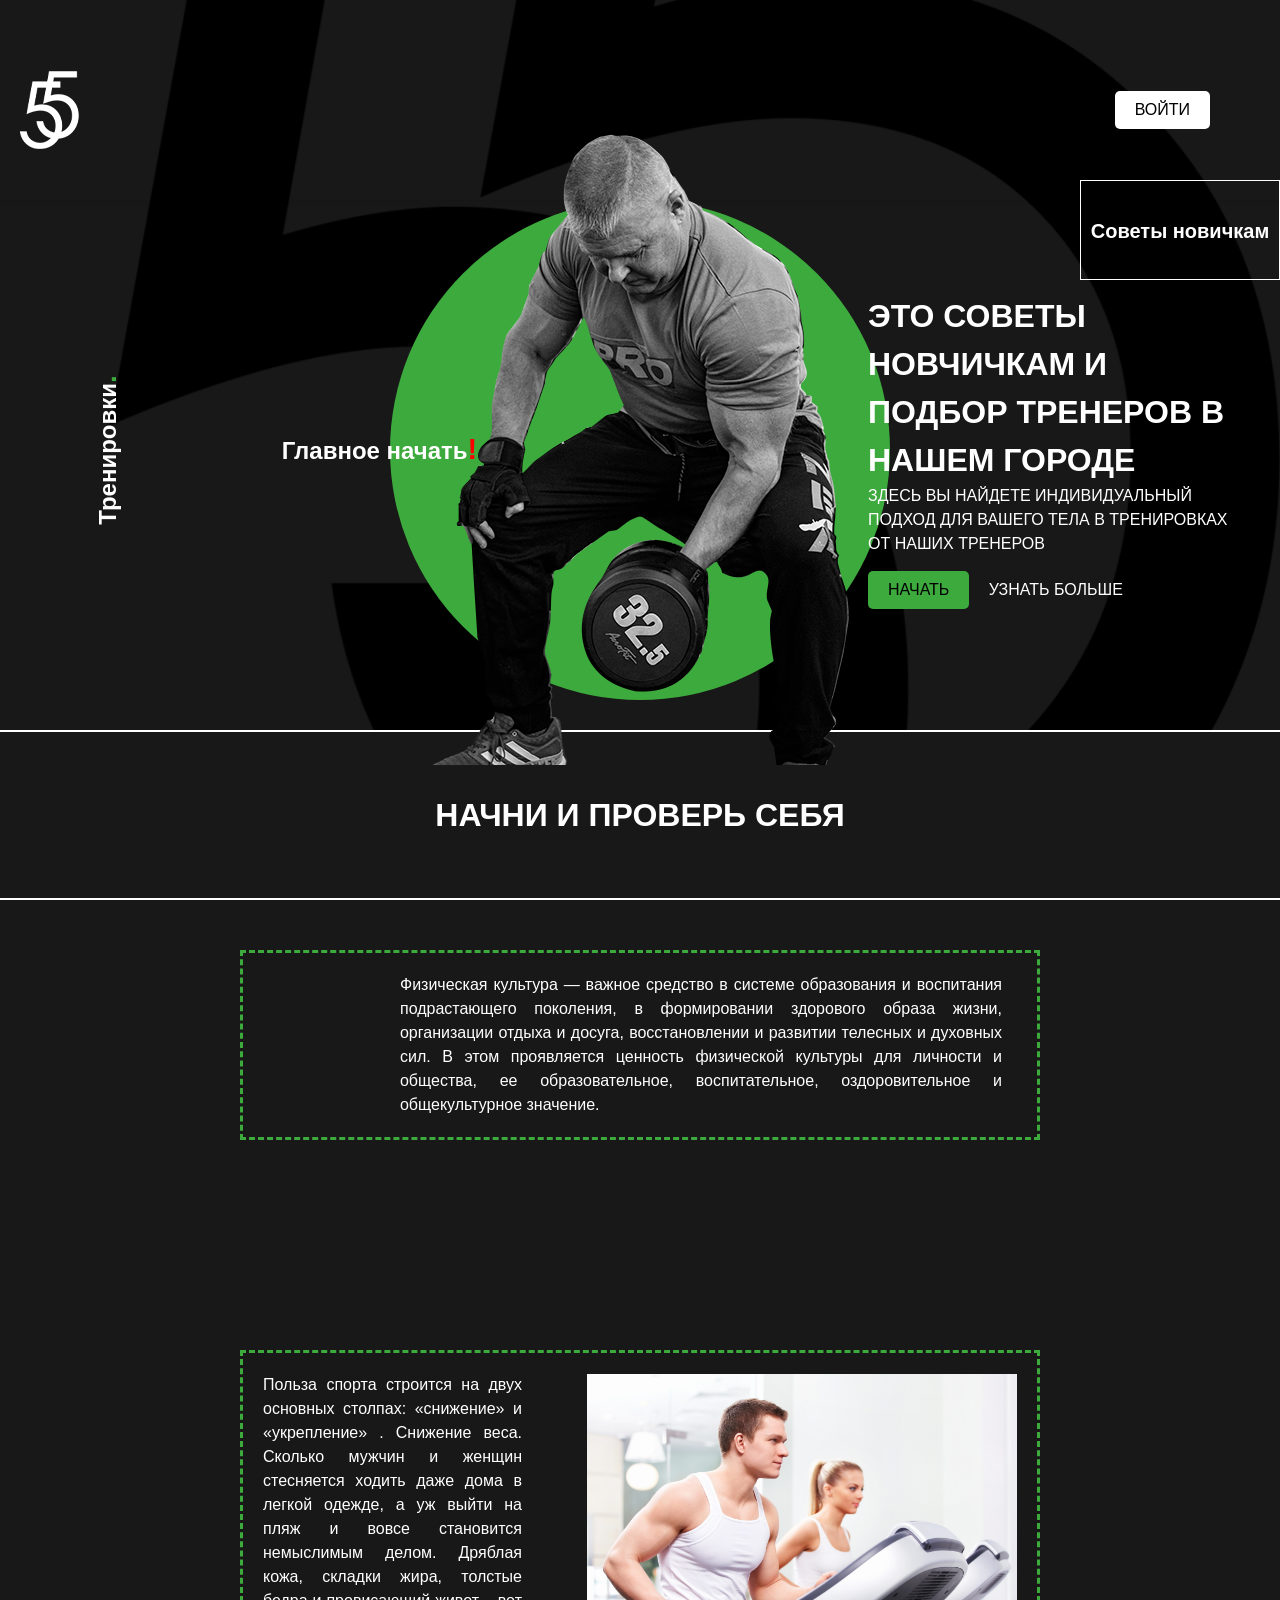
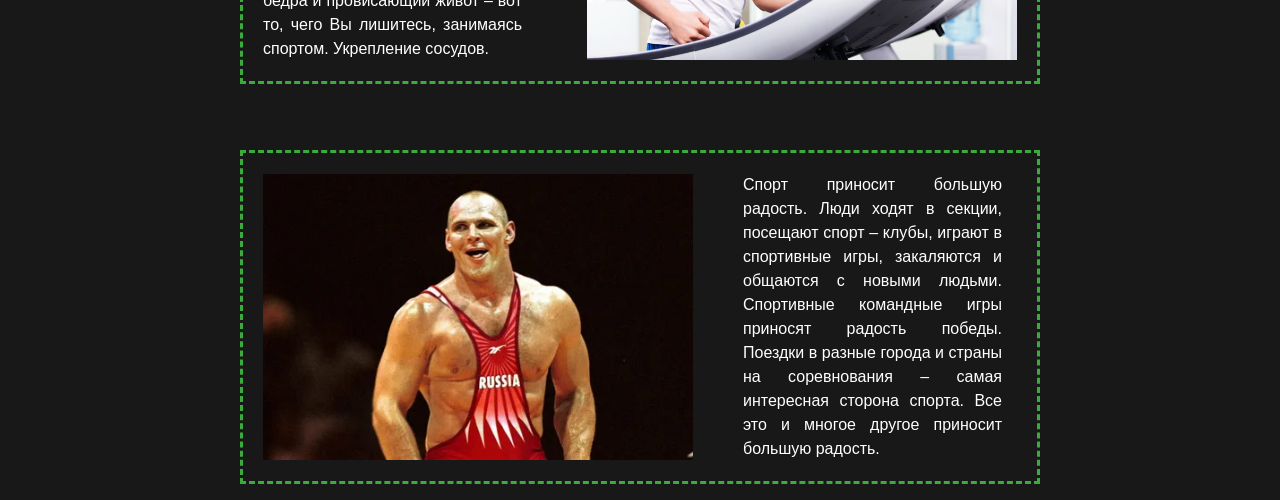
==== index.html @ 60907a28 "first init" ====
<!DOCTYPE html>
<html lang="en">
<head>
  <meta charset="UTF-8">
  <title>Fitness Club Landing Page</title>
  <link rel="stylesheet" href="https://cdnjs.cloudflare.com/ajax/libs/font-awesome/5.15.3/css/all.min.css" />

  <link rel="stylesheet" href="style.css">
</head>
<body>
  <div class="tips-block">Советы новичкам</div>
  
  <div class="container-wrapper">
    <div class="container">

      <header id="menu-header">
        <div class="header-container">
          <div class="logo">
            <!-- <a href="#">Logo</a> -->
            <img src="logo.png" alt="Logo">
          </div>
          <nav class="menu">
            <a href="#" class="menu-item"><b> ДОМОЙ</b></a>
            <a href="#" class="menu-item"><b> ТРЕНЕРЫ</b></a>
            <a href="#" class="menu-item"><b> УПРАЖНЕНИЯ</b></a>
            <a href="#" class="menu-item menu-item1"><b> ВИДЕО</b></a>
          </nav>

          <div class="header-btn">
            <button onclick="showMenu()">ВОЙТИ</button>
          </div>
        </div>
      </header>

      <main>
        <div class="bg">
          <div class="circle"></div>
          <div class="hero-section">
            
            <div class="hero-line">
              
              <div class="first-line">
                <div class="hero-tran">
                  <h2>Тренировки<span class="green-dot">.</span></h2>
                </div>
                <div class="hero-start">
                  <h2> Главное начать<big class="big">!</big></h2>
                </div>
              </div>
              <div class="hero-about">
                <h1>ЭТО СОВЕТЫ НОВЧИЧКАМ И ПОДБОР ТРЕНЕРОВ В НАШЕМ ГОРОДЕ</h1>
                <p>ЗДЕСЬ ВЫ НАЙДЕТЕ ИНДИВИДУАЛЬНЫЙ ПОДХОД ДЛЯ ВАШЕГО ТЕЛА В ТРЕНИРОВКАХ ОТ НАШИХ ТРЕНЕРОВ</p>
                <div class="hero-btn">
                  <button class="btn">НАЧАТЬ</button>
                  <a href="#">УЗНАТЬ БОЛЬШЕ</a>
                </div>
              </div>
            </div>
        </div>
      </main>

      <div class="hero-info">
        <h1>НАЧНИ И ПРОВЕРЬ СЕБЯ</h1>
      </div>

      <div class="content-tran">
        <div class="card">
          <img width="430px" src="https://cdn.obyasnyaem.ru/upload/iblock/be1/1v7mlelkj6xhkk8wc2ehn361lyw27am4/TASS_48998916_red.jpg" alt="">
          <p class="p">Физическая культура — важное средство
             в системе образования и воспитания подрастающего поколения, в формировании здорового образа жизни, организации отдыха и досуга, восстановлении и развитии телесных и духовных сил. В этом проявляется ценность физической культуры для личности и общества, ее образовательное, воспитательное, оздоровительное и общекультурное значение.
          </p>
        </div>
      </div>
      
      <div class="content-tran">
        <div class="card">

          <p class="p">Польза спорта строится на двух основных столпах: «снижение» и «укрепление» .
            Снижение веса. Сколько мужчин и женщин стесняется ходить даже дома в легкой одежде, а уж выйти на пляж и вовсе становится немыслимым делом. Дряблая кожа, складки жира, толстые бедра и провисающий живот – вот то, чего Вы лишитесь, занимаясь спортом.
            Укрепление сосудов.
          </p>
          <img class="imgr" width="430px" src="img/Fitness_Men_Run_Singlet_587582_3072x2048.jpg" alt="">
        </div>
      </div>

      <div class="content-tran">
        <div class="card">
          <img width="430px" src="img/i.jpg" alt="">
          <p class="p">Спорт приносит большую радость. Люди ходят в секции, посещают спорт – клубы, играют в спортивные игры, закаляются и общаются с новыми людьми. Спортивные командные игры приносят радость победы. Поездки в разные города и страны на соревнования – самая интересная сторона спорта. Все это и многое другое приносит большую радость.
          </p>
        </div>
      </div>

    </div>
    
  </div>
  
  <div href="#scroll-to-top" id="scroll-to-top">
    <i class="fas fa-chevron-up"></i>
  </div>

  <script src="app.js"></script>
</body>
</html>
---- style.css ----
@font-face {
  font-family: "Century Gothic";
  font-style: normal;
  font-weight: 400;
  src: local("Century Gothic"),
       url("/fonts/centurygothic.ttf") format("ttf"),
       url("/fonts/centurygothic_bold.ttf") format("ttf"),
}
:root {
  --primary-color: #007bff;
  --secondary-color: #6c757d;
  }
  
* {
  box-sizing: border-box;
  margin: 0;
  padding: 0;
}
html,
body {
  height: 100%;
  background-color: #181818;
  scroll-behavior: smooth;
}

body {
  font-family: 'Century Gothic', sans-serif;
}

body {
  font-family: Arial, sans-serif;
  font-size: 16px;
  line-height: 1.5;
}

.container-wrapper {
  display: flex;
  justify-content: center;
  background-color: #181818;
  height: 100vh; /* Выравнивание контейнера по центру по вертикали на всю высоту страницы */
}

.container {
  width: 1600px;
  position: relative;
}

a {
  text-decoration: none;
  color: inherit;
}

img {
  max-width: 100%;
  height: auto;
}

header {
  box-shadow: 0 0 5px rgba(0, 0, 0, 0.1);
  position: fixed;
  top: 0;
  left: 0;
  right: 0;
  z-index: 1;
  transition: background-color 0.5s ease-in-out;
}

.header-container {
  display: flex;
  align-items: center;
  justify-content: space-between;
  height: 180px;
  padding: 0 20px;
  margin-top: 20px;
}

.header-btn button {
  margin-left: 20px;
}

.hero-section {
  position: relative;
}

.hero-section img {
  width: 100%;
  height: 400px;
  object-fit: cover;
}

.header-container {
  display: flex;
  justify-content: space-between;
  align-items: center;
  padding: 20px;
}

.menu {
  display: flex;
  justify-content: center;
  align-items: center;
}

.menu-item {
  padding: 10px;
  margin-right: 60px;
  text-decoration: none;
  font-size: 18px;
  color: #fff;
  transition: color 0.3s ease;
}

.menu-item {
  position: relative;
  text-decoration: none;
}

.menu-item::after {
  content: "";
  position: absolute;
  left: 0;
  bottom: -1px;
  width: 100%;
  height: 2px;
  background-color: #fff;
  transform: scaleX(0);
  transition: transform 0.3s ease-in-out;
}

.menu-item:hover::after {
  transform: scaleX(1);
}

.header-btn button {
  padding: 10px 20px;
  border-radius: 5px;
  border: none;
  color: #000;
  background-color: #fff;
  font-size: 16px;
  cursor: pointer;
  transition: background-color 0.3s ease;
}

.header-btn button:hover {
  background-color: #3daa3d;
}

.hero-section {
  background-image: url("image.png");
  background-repeat: no-repeat;
  background-position: center;
  background-size: auto;
  height: 100vh;
  display: flex;
  align-items: center;
  justify-content: center;
  background-color: transparent;
}

.bg {
  background-image: url("bg.png");
  background-size: cover;
  background-repeat: no-repeat;
  background-position: left;
  background-color: black;
  width: 100%;
  height: 100vh;
  background-color: #181818;
  z-index: -2;
}

.hero-section {
  height: 100vh;
  display: flex;
  justify-content: center;
  align-items: center;
}

.hero-section img {
  display: block;
  margin: 0 auto;
}

.hero-text-container {
  display: flex;
  justify-content: center;
  align-items: center;
}

.hero-text {
  flex: 1;
  color: #fff;
  padding: 0 50px;
  text-align: center;
}

.logo,
.header-btn,
.menu {
  flex: 1;
}

.header-btn {
  display: flex;
  align-items: end;
  justify-content: flex-end;
}

.circle {
  position: absolute;
  left: 50%;
  top: 50%;
  transform: translate(-50%, -50%);
  width: 500px;
  height: 500px;
  background-color: #3daa3d;
  border-radius: 50%;
  z-index: 0; /* задаем z-index, чтобы круг был на заднем плане */
}

.hero-line {
  width: 95%;
  display: flex;
  justify-content: space-between;
  align-items: center;
}

.first-line {
  display: flex;
  color: #fff;
  align-items: center;
}

.hero-about {
  padding-left: 70px;
  width: 450px;
  color: #fff;
}
.hero-tran {
  /* writing-mode: vertical-lr; */
  /* text-orientation: upright; */
  transform: rotate(-90deg);
  margin-right: 100px;
}

button {
  padding: 10px 20px;
  border-radius: 5px;
  border: none;
  color: #000;
  background-color: #fff;
  font-size: 16px;
  cursor: pointer;
  transition: background-color 0.3s ease;
}

button:hover {
  background-color: #3daa3d;
}

.hero-btn {
  margin-top: 15px;
}

.hero-btn > button {
  background-color: #3daa3d;
  margin-right: 15px;
}

.hero-btn > button:hover {
  background-color: #ffffff;
}

.green-dot {
  font-size: 28px;
  color: #3daa3d;
}

.tips-block {
  position: absolute;
  top: 180px;
  right: 0;
  width: 200px;
  height: 100px;
  border: 1px solid white;
  text-align: center;
  line-height: 100px;
  font-size: 20px;
  font-weight: bold;
  background-color: transparent;
  color: #fff;
  z-index: 1;
}

.tips-block:hover {
  cursor: pointer;
  border: 1px solid #3daa3d;
  transition: border 0.5s ease;
}

.hero-info {
  background-color: #181818;
  width: 100%;
  height: 170px;
  margin-top: -170px;
  display: flex;
  align-items: center;
  justify-content: center;
  border-bottom: #fff 2px solid;
  border-top: #fff 2px solid;
  color: #fff;
  z-index: 100;
}

.content-tran {
  height: 350px;
  color: #fff;
  display: flex;
  flex-direction: column;
  justify-content: space-between;
  align-items: center;
  margin-top: 50px;
  text-align: justify;
}

.card {
  border: #3daa3d 3px dashed;
  width: 800px;
  display: flex;
  align-items: center;
  padding: 20px;
}

.card img {
  margin-right: 50px;
}

.card .imgr {
  margin-right: 0px;
  margin-left: 50px;
}

#scroll-to-top {
  position: fixed;
  bottom: 20px;
  right: 20px;
  width: 50px;
  height: 50px;
  border: none;
  background-color: #3daa3d;
  border-radius: 50%;
  display: none;
}

#scroll-to-top.show {
  display: flex;
  align-items: center;
  justify-content: center;
  box-shadow: 4px 4px 10px 4px rgba(0, 0, 0, 0.1);
}

#scroll-to-top:hover {
  background-color: #fff;
}
.big{
  color: red;
}

/* ! СТИЛИ ДЛЯ МОБИЛОК */
@media only screen and (max-width: 768px) {
  .container ,.menu-item {
      font-size: 14px;
  }
  .menu{
    display:table
  }
.hero-info p{
  size: 10px;
}
.hero-about{
 font-size: small;
}
.tips-block{
  z-index: 1;
}
.menu-item{
  display: grid;
  grid-template-columns: 1px;
}

.menu-header{
 width: 150px;
}
.p{
  width: 220px;
  margin-left: 26px;
}
.show {
  display: flex;
}
.menu-item1{
  margin-left: 45px;
}
}


.p{
  margin-right: 15px;
}
.header-btn{
  margin-right: 50px;
}
.p1{
  margin: auto;
}
.logo{
  size: 10px;
  display: block;
  flex-wrap: wrap;

}

.btn{
  size: 14px;
}
  .logo {
      display: flex;
  }


  .menu {
    display: none;
  }

  .show {
    display: flex;
  }
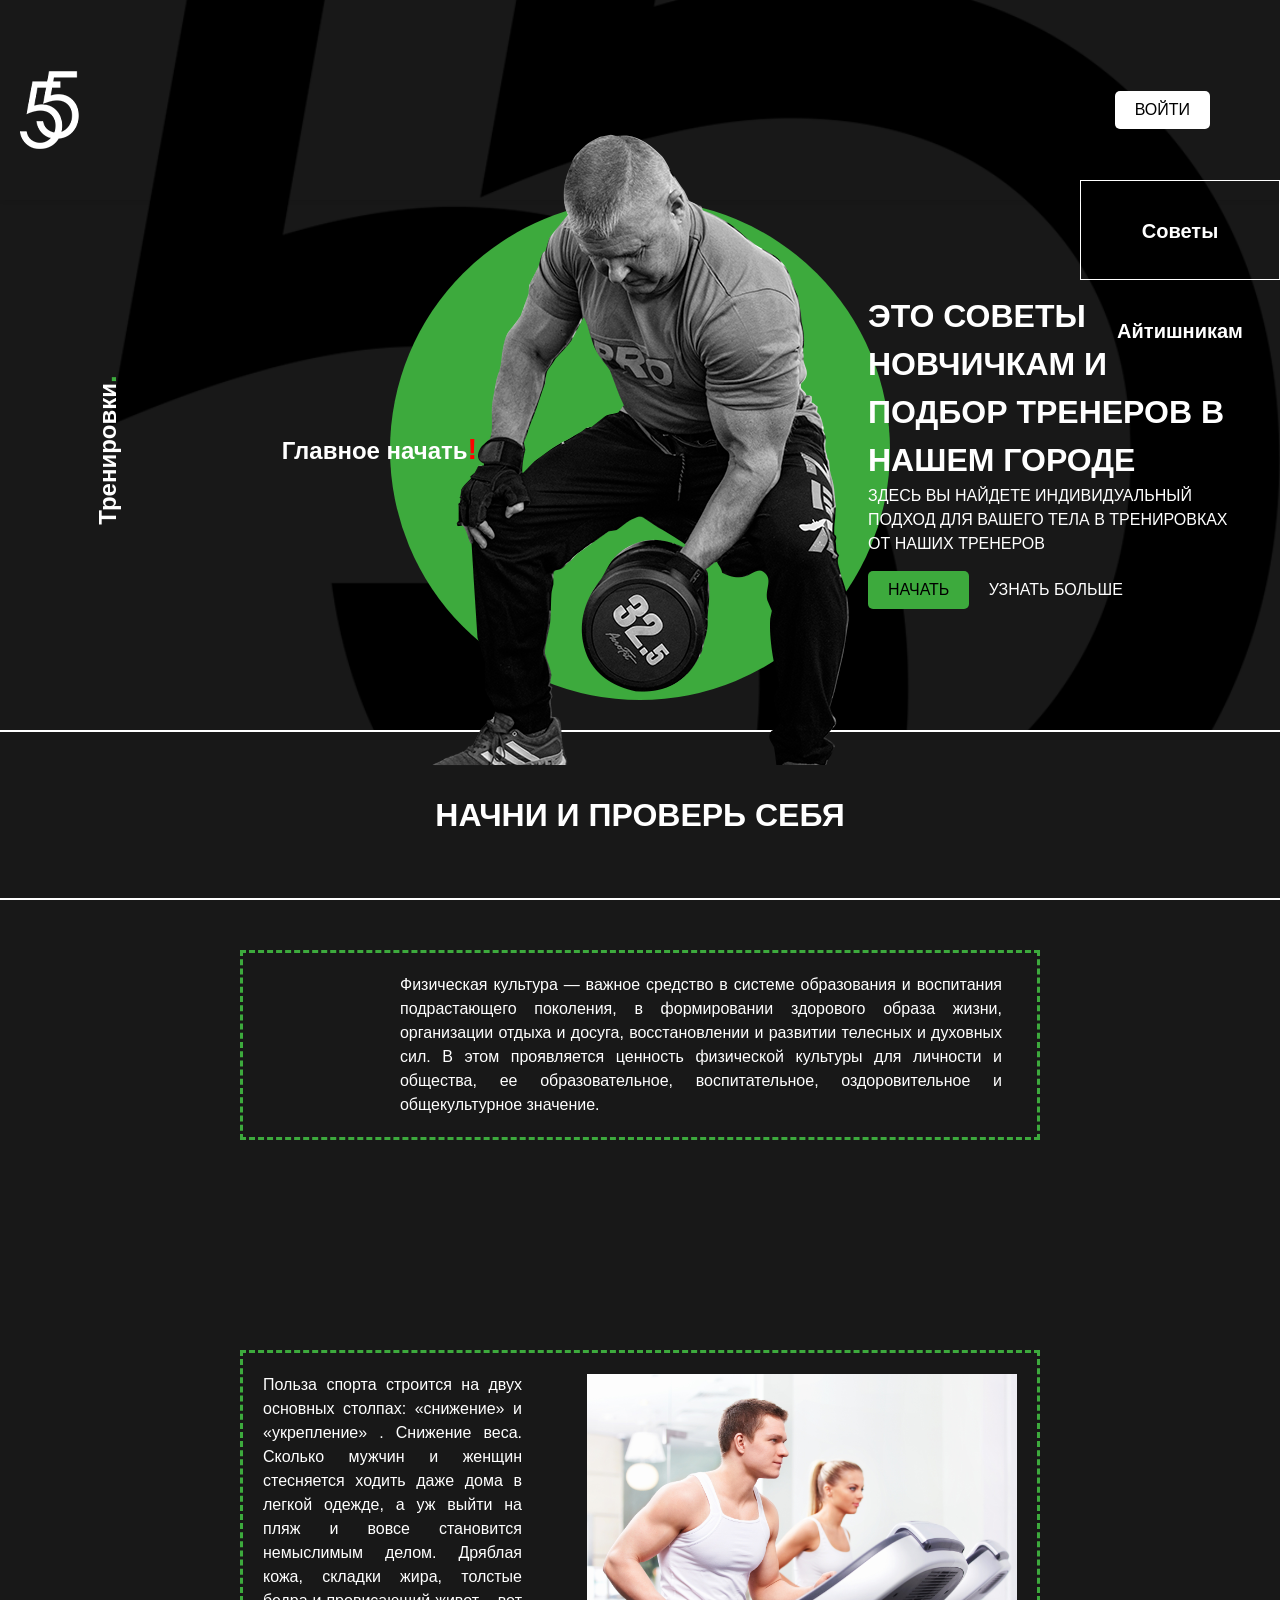
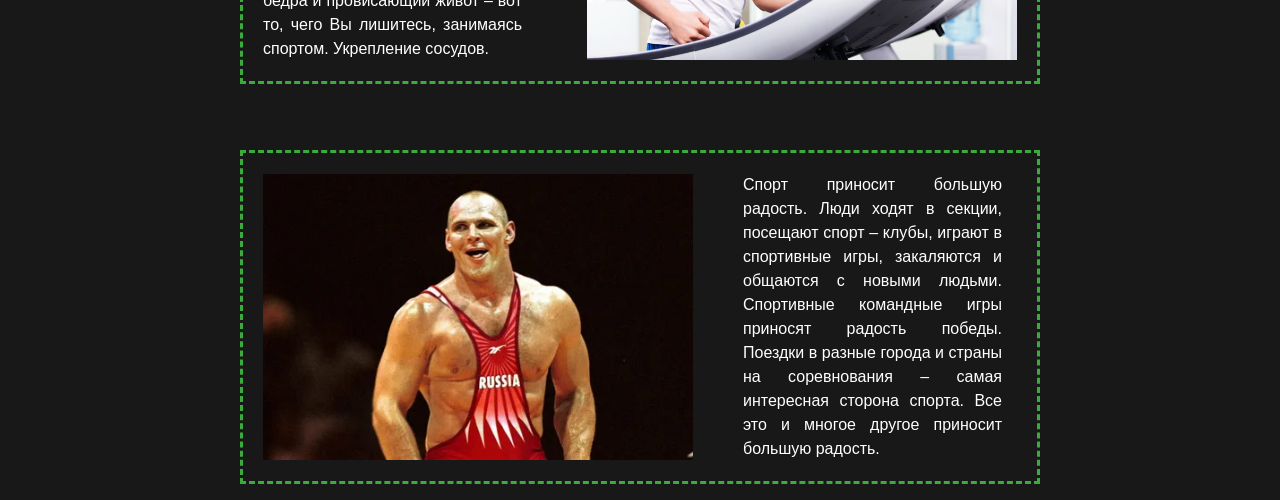
==== commit 09c6bd5f: "Update index.html" ====
--- a/index.html
+++ b/index.html
@@ -2,13 +2,13 @@
 <html lang="en">
 <head>
   <meta charset="UTF-8">
-  <title>Fitness Club Landing Page</title>
+  <title>IT-Kvantum Landing Page</title>
   <link rel="stylesheet" href="https://cdnjs.cloudflare.com/ajax/libs/font-awesome/5.15.3/css/all.min.css" />
 
   <link rel="stylesheet" href="style.css">
 </head>
 <body>
-  <div class="tips-block">Советы новичкам</div>
+  <div class="tips-block">Советы Айтишникам</div>
   
   <div class="container-wrapper">
     <div class="container">
@@ -21,8 +21,8 @@
           </div>
           <nav class="menu">
             <a href="#" class="menu-item"><b> ДОМОЙ</b></a>
-            <a href="#" class="menu-item"><b> ТРЕНЕРЫ</b></a>
-            <a href="#" class="menu-item"><b> УПРАЖНЕНИЯ</b></a>
+            <a href="#" class="menu-item"><b> УЧИТЕЛЯ</b></a>
+            <a href="#" class="menu-item"><b>КВАНТУМЫ</b></a>
             <a href="#" class="menu-item menu-item1"><b> ВИДЕО</b></a>
           </nav>
 
--- a/style.css
+++ b/style.css
@@ -6,10 +6,7 @@
        url("/fonts/centurygothic.ttf") format("ttf"),
        url("/fonts/centurygothic_bold.ttf") format("ttf"),
 }
-:root {
-  --primary-color: #007bff;
-  --secondary-color: #6c757d;
-  }
+
   
 * {
   box-sizing: border-box;
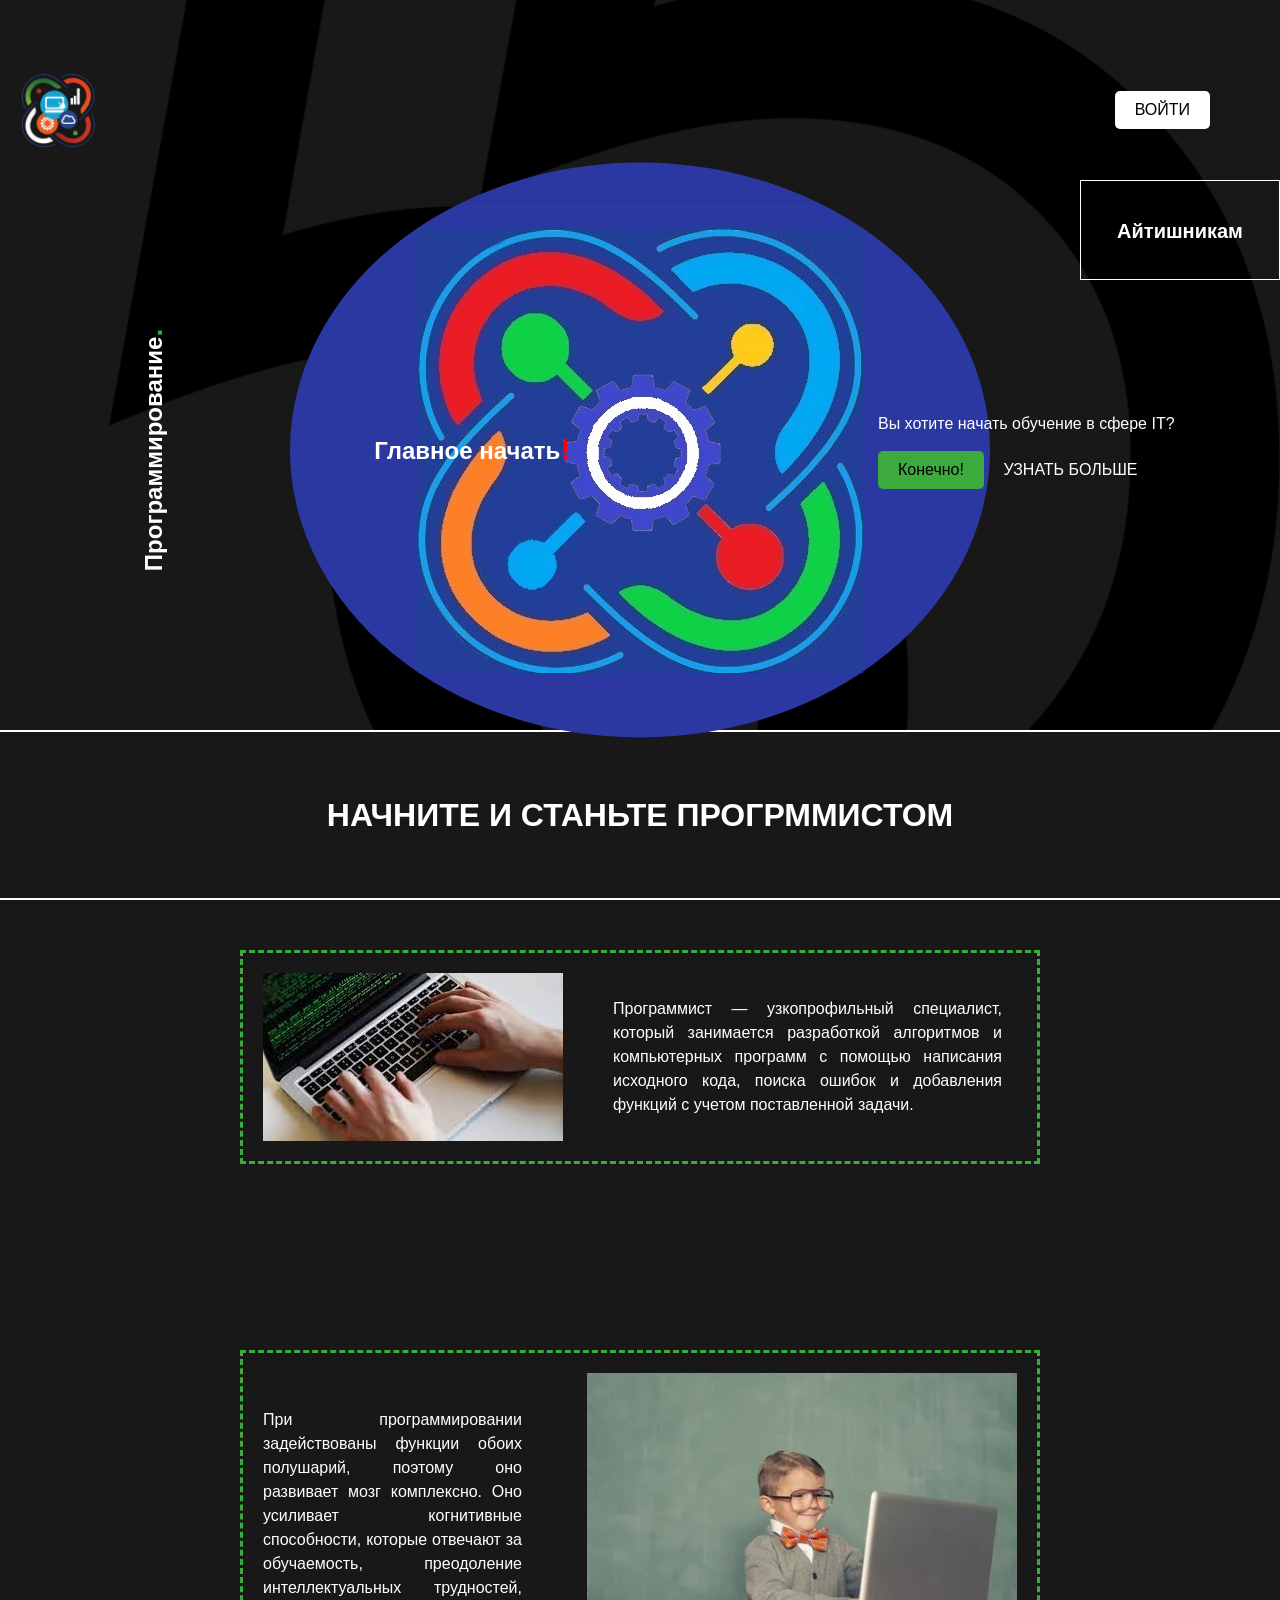
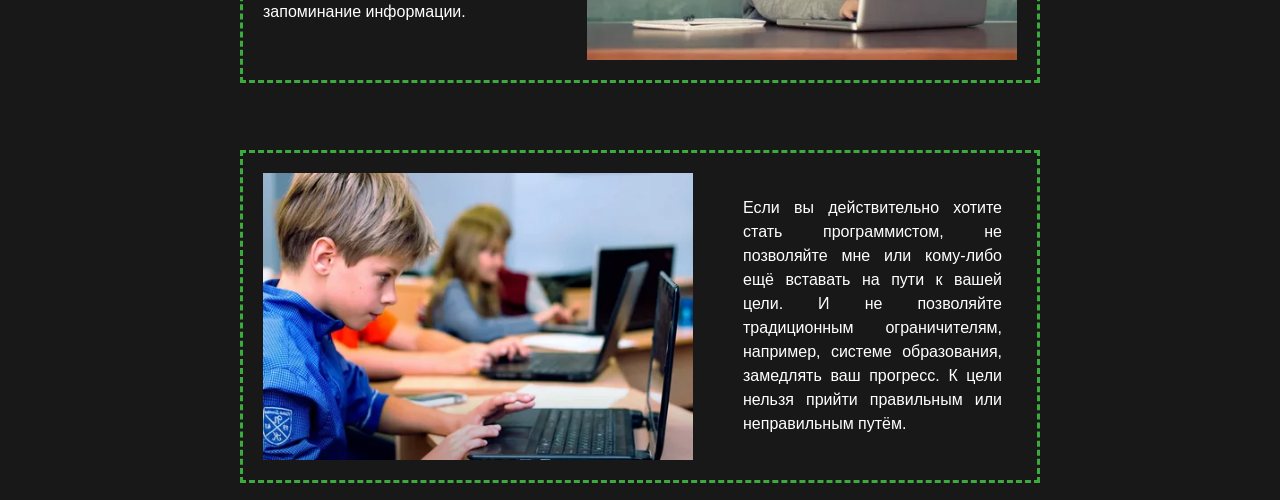
==== commit df63746d: "upd" ====
--- a/index.html
+++ b/index.html
@@ -8,7 +8,7 @@
   <link rel="stylesheet" href="style.css">
 </head>
 <body>
-  <div class="tips-block">Советы Айтишникам</div>
+  <div class="tips-block">Айтишникам</div>
   
   <div class="container-wrapper">
     <div class="container">
@@ -17,7 +17,7 @@
         <div class="header-container">
           <div class="logo">
             <!-- <a href="#">Logo</a> -->
-            <img src="logo.png" alt="Logo">
+            <img style="width: 75px;" src="img/8d511b7064331c5f42dbeb8e7d8224fe_big.png" alt="Logo">
           </div>
           <nav class="menu">
             <a href="#" class="menu-item"><b> ДОМОЙ</b></a>
@@ -41,17 +41,16 @@
               
               <div class="first-line">
                 <div class="hero-tran">
-                  <h2>Тренировки<span class="green-dot">.</span></h2>
+                  <h2>Программирование<span class="green-dot">.</span></h2>
                 </div>
                 <div class="hero-start">
-                  <h2> Главное начать<big class="big">!</big></h2>
+                  <h2 class="start"> Главное начать<big class="big">!</big></h2>
                 </div>
               </div>
               <div class="hero-about">
-                <h1>ЭТО СОВЕТЫ НОВЧИЧКАМ И ПОДБОР ТРЕНЕРОВ В НАШЕМ ГОРОДЕ</h1>
-                <p>ЗДЕСЬ ВЫ НАЙДЕТЕ ИНДИВИДУАЛЬНЫЙ ПОДХОД ДЛЯ ВАШЕГО ТЕЛА В ТРЕНИРОВКАХ ОТ НАШИХ ТРЕНЕРОВ</p>
+                <p>Вы хотите начать обучение в сфере IT?</p>
                 <div class="hero-btn">
-                  <button class="btn">НАЧАТЬ</button>
+                  <button class="btn">  Конечно!</button>
                   <a href="#">УЗНАТЬ БОЛЬШЕ</a>
                 </div>
               </div>
@@ -60,14 +59,17 @@
       </main>
 
       <div class="hero-info">
-        <h1>НАЧНИ И ПРОВЕРЬ СЕБЯ</h1>
+        <h1>НАЧНИТЕ И СТАНЬТЕ ПРОГРММИСТОМ</h1>
       </div>
 
       <div class="content-tran">
         <div class="card">
-          <img width="430px" src="https://cdn.obyasnyaem.ru/upload/iblock/be1/1v7mlelkj6xhkk8wc2ehn361lyw27am4/TASS_48998916_red.jpg" alt="">
-          <p class="p">Физическая культура — важное средство
-             в системе образования и воспитания подрастающего поколения, в формировании здорового образа жизни, организации отдыха и досуга, восстановлении и развитии телесных и духовных сил. В этом проявляется ценность физической культуры для личности и общества, ее образовательное, воспитательное, оздоровительное и общекультурное значение.
+          <img width="430px" src="img/It2.jpg" alt="">
+          <p class="p">
+            Программист ― узкопрофильный специалист,
+             который занимается разработкой алгоритмов
+              и компьютерных программ с помощью написания исходного кода,
+             поиска ошибок и добавления функций с учетом поставленной задачи.
           </p>
         </div>
       </div>
@@ -75,18 +77,24 @@
       <div class="content-tran">
         <div class="card">
 
-          <p class="p">Польза спорта строится на двух основных столпах: «снижение» и «укрепление» .
-            Снижение веса. Сколько мужчин и женщин стесняется ходить даже дома в легкой одежде, а уж выйти на пляж и вовсе становится немыслимым делом. Дряблая кожа, складки жира, толстые бедра и провисающий живот – вот то, чего Вы лишитесь, занимаясь спортом.
-            Укрепление сосудов.
+          <p class="p">
+            При программировании задействованы функции обоих полушарий,
+             поэтому оно развивает мозг комплексно.
+             Оно усиливает когнитивные способности, которые отвечают за обучаемость,
+              преодоление интеллектуальных трудностей, запоминание информации.
           </p>
-          <img class="imgr" width="430px" src="img/Fitness_Men_Run_Singlet_587582_3072x2048.jpg" alt="">
+          <img class="imgr" width="430px" src="img/it.jpg" alt="">
         </div>
       </div>
 
       <div class="content-tran">
         <div class="card">
           <img width="430px" src="img/i.jpg" alt="">
-          <p class="p">Спорт приносит большую радость. Люди ходят в секции, посещают спорт – клубы, играют в спортивные игры, закаляются и общаются с новыми людьми. Спортивные командные игры приносят радость победы. Поездки в разные города и страны на соревнования – самая интересная сторона спорта. Все это и многое другое приносит большую радость.
+          <p class="p">
+            Если вы действительно хотите стать программистом, не позволяйте мне или кому-либо ещё вставать на пути к вашей цели.
+             И не позволяйте традиционным ограничителям,
+             например, системе образования, замедлять ваш прогресс.
+              К цели нельзя прийти правильным или неправильным путём.
           </p>
         </div>
       </div>
--- a/style.css
+++ b/style.css
@@ -7,7 +7,7 @@
        url("/fonts/centurygothic_bold.ttf") format("ttf"),
 }
 
-  
+
 * {
   box-sizing: border-box;
   margin: 0;
@@ -144,7 +144,7 @@
 }
 
 .hero-section {
-  background-image: url("image.png");
+  background-image: url("img/kcRh8CZFHVvOotpHWkFzURIy2iOZGjvPGXHH70LMUCWuhmfX2uNKIx0KaczJhj8Cf8PBC8rt.jpg");
   background-repeat: no-repeat;
   background-position: center;
   background-size: auto;
@@ -209,9 +209,9 @@
   left: 50%;
   top: 50%;
   transform: translate(-50%, -50%);
-  width: 500px;
-  height: 500px;
-  background-color: #3daa3d;
+  width: 700px;
+  height: 575px;
+  background-color: #2c38a1;
   border-radius: 50%;
   z-index: 0; /* задаем z-index, чтобы круг был на заднем плане */
 }
@@ -230,7 +230,7 @@
 }
 
 .hero-about {
-  padding-left: 70px;
+  padding-left: 80px;
   width: 450px;
   color: #fff;
 }
@@ -369,6 +369,9 @@
   .container ,.menu-item {
       font-size: 14px;
   }
+  .start{
+    margin-right: 125px;
+  }
   .menu{
     display:table
   }
